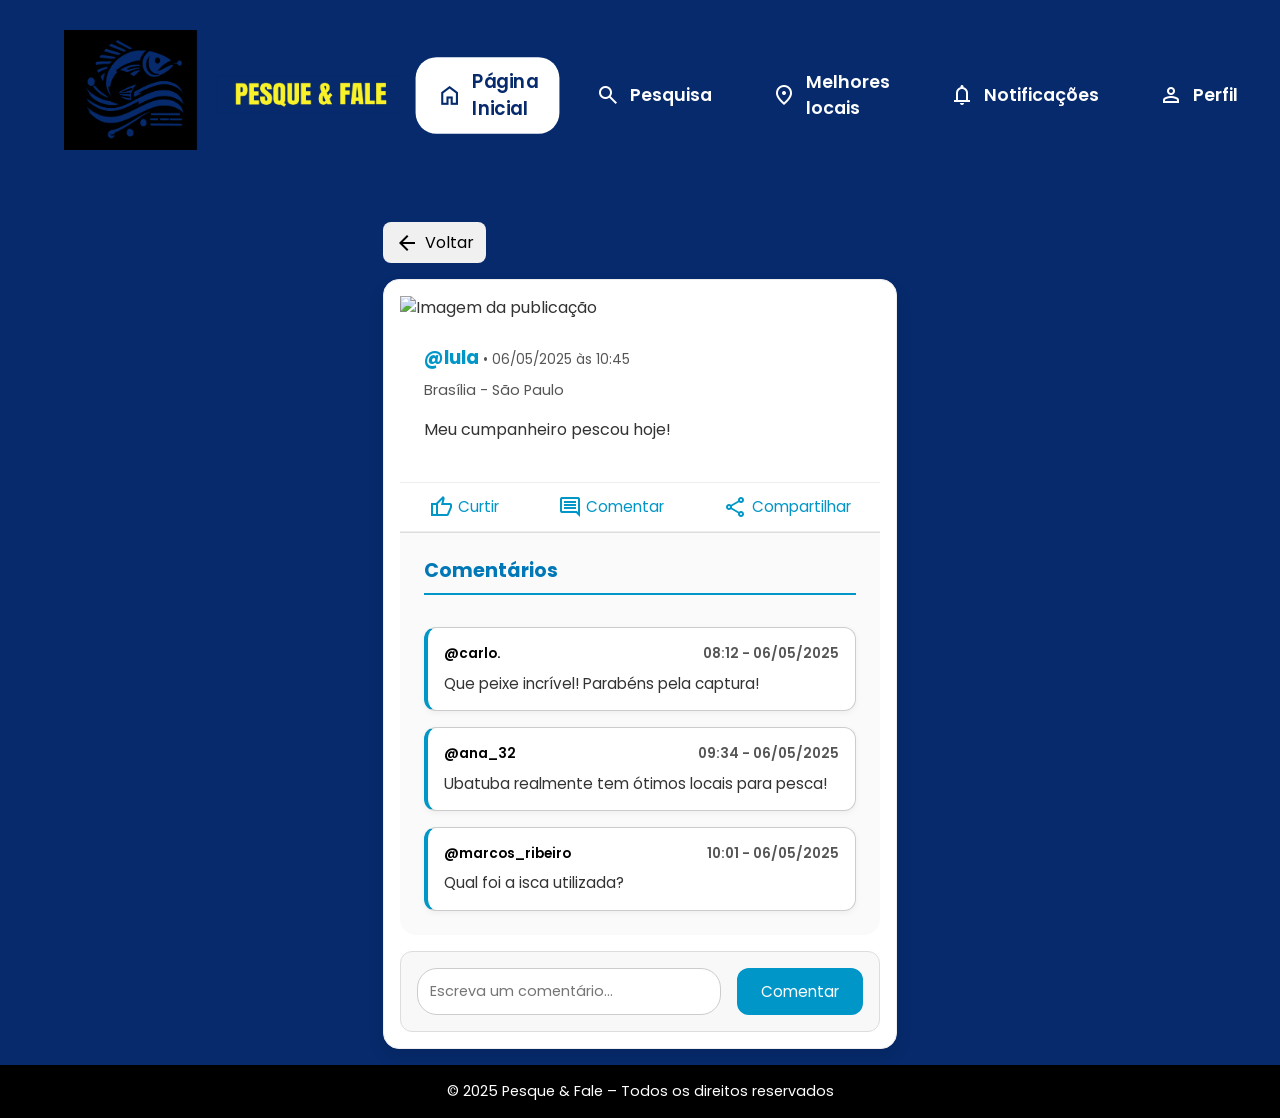
==== Html/detalhespublicacao.html @ 78247d30 "Versão base 1.0" ====
<!DOCTYPE html>
<html lang="pt-br">
<head>
    <meta charset="UTF-8" />
    <meta name="viewport" content="width=device-width, initial-scale=1.0"/>
    <title>Detalhes</title>
    <link href="https://fonts.googleapis.com/css2?family=Material+Symbols+Outlined" rel="stylesheet">
    <link rel="stylesheet" href="../css/index.css">
    <link rel="stylesheet" href="../css/detalhespublicacao.css">
</head>
<body>
    <header>
        <h2 class="logo"><img src="../imagens/logo.png" alt="Nome do Site"></h2>
        <nav class="navigation">
            <a href="home.html" class="active">
                <span class="material-symbols-outlined">home</span>
                Página Inicial
            </a>
            <a href="pesquisa.html">
                <span class="material-symbols-outlined">search</span>
                Pesquisa
            </a>
            <a href="locaisavaliados.html">
                <span class="material-symbols-outlined">location_on</span>
                Melhores locais
            </a>
            <a href="notificacao.html">
                <span class="material-symbols-outlined">notifications</span>
                Notificações
            </a>
            <a href="perfil.html">
                <span class="material-symbols-outlined">person</span>
                Perfil
            </a>
            <div class="theme-toggle">
                <button id="theme-btn" class="theme-btn">
                    <span class="material-symbols-outlined">dark_mode</span>
                </button>
            </div>
        </nav>
    </header>

    <div class="container">
        <div class="main-content">

          <div class="back-button">
            <button onclick="history.back()">
                <span class="material-symbols-outlined">arrow_back</span>
                Voltar
            </button>
        </div>
        
            <div class="post-card">
                <!-- Imagem da publicação -->
                <div class="post-image">
                    <img src="https://pbs.twimg.com/media/CxEcXvsW8AA5OTJ.jpg" alt="Imagem da publicação">
                </div>

                <!-- Conteúdo da publicação -->
                <div class="post-content">
                    <h3 class="post-author">@lula <span class="post-date">• 06/05/2025 às 10:45</span></h3>
                    <p class="post-location">Brasília - São Paulo</p>
                    <p class="post-text">Meu cumpanheiro pescou hoje!</p>
                </div>

                <!-- Ações -->
                <div class="post-actions">
                    <button><span class="material-symbols-outlined">thumb_up</span> Curtir</button>
                    <button><span class="material-symbols-outlined">comment</span> Comentar</button>
                    <button><span class="material-symbols-outlined">share</span> Compartilhar</button>
                </div>

                <!-- Comentários -->
                <div class="post-comments">
                    <h4 class="comments-title">Comentários</h4>

                    <div class="comment">
                        <div class="comment-header">
                            <span class="comment-author">@carlo.</span>
                            <span class="comment-time">08:12 - 06/05/2025</span>
                        </div>
                        <div class="comment-content">Que peixe incrível! Parabéns pela captura!</div>
                    </div>

                    <div class="comment">
                        <div class="comment-header">
                            <span class="comment-author">@ana_32</span>
                            <span class="comment-time">09:34 - 06/05/2025</span>
                        </div>
                        <div class="comment-content">Ubatuba realmente tem ótimos locais para pesca!</div>
                    </div>

                    <div class="comment">
                        <div class="comment-header">
                            <span class="comment-author">@marcos_ribeiro</span>
                            <span class="comment-time">10:01 - 06/05/2025</span>
                        </div>
                        <div class="comment-content">Qual foi a isca utilizada?</div>
                    </div>
                </div>

                <!-- Caixa de novo comentário -->
                <div class="fake-comment-box">
                    <input type="text" class="fake-comment-input" placeholder="Escreva um comentário...">
                    <button class="fake-comment-submit">Comentar</button>
                </div>
            </div>

        </div> <!-- Fim de .main-content -->
    </div> <!-- Fim de .container -->

    <footer class="site-footer">
        <p>© 2025 Pesque & Fale – Todos os direitos reservados</p>
    </footer>

    <script src="../Javascript/script.js"></script>
</body>
</html>
---- css/index.css ----
@import url('https://fonts.googleapis.com/css2?family=Poppins:wght@300;400;500;600;700;800;900&display=swap');
@import url('https://fonts.googleapis.com/css2?family=Anton&family=Anton+SC&display=swap');

* {
    margin: 0;
    padding: 0;
    box-sizing: border-box;
    font-family: 'Poppins', sans-serif;
}

body {
    background: #062A6C;
    min-height: 100vh;
    /* Removi o overflow: hidden para permitir rolagem quando necessário */
}

header {
    background-color: #062A6C;
    top: 0;
    left: 0;
    width: 100%;
    padding: 30px 5%; /* Usando porcentagem para padding responsivo */
    display: grid;
    grid-template-columns: auto 1fr auto;
    align-items: center;
    z-index: 100;
    gap: 20px; /* Espaço entre os elementos do grid */
}

.logo img {
    height: 120px;
    width: auto;
    transition: 0.3s;
}

.logo img:hover {
    transform: scale(1.05);
}


.navigation {
    display: flex;
    justify-content: center;
    gap: 20px; /* Aumentei o espaçamento entre os itens */
}

.navigation a {
    text-decoration: none;
    color: white;
    padding: 10px 20px; /* Aumentei o padding para tornar maior */
    border-radius: 20px;
    font-weight: 600;
    display: flex;
    align-items: center;
    gap: 10px; /* Aumentei o espaço entre ícone e texto */
    font-size: 1.1rem; /* Aumentei o tamanho da fonte */
    transition: all 0.3s ease;
}

.login-btn {
    padding: 12px 25px; /* Aumentei o tamanho do botão */
    background: white;
    color: #062A6C;
    border-radius: 20px;
    text-decoration: none;
    font-weight: 600;
    transition: 0.3s;
    display: flex;
    align-items: center;
    gap: 8px;
    font-family: "Anton SC", sans-serif;
    font-weight: 400;
    font-style: normal;
    font-size: 1.1rem; /* Aumentei o tamanho da fonte */
}

/* Estilos para ícones */
.material-symbols-outlined {
    font-size: 1.5rem !important; /* Aumentei o tamanho dos ícones */
}

/* Efeitos hover */
.navigation a:hover, 
.navigation a.active {
    background: white;
    color: #062A6C;
    transform: scale(1.05);
}

.login-btn:hover {
    transform: scale(1.05);
    box-shadow: 0 5px 15px rgba(255, 255, 255, 0.3);
}

/* Media Queries para responsividade */
@media (max-width: 1200px) {
    .navigation {
        gap: 15px;
    }
    .navigation a {
        padding: 8px 15px;
        font-size: 1rem;
    }
}

@media (max-width: 992px) {
    header {
        grid-template-columns: auto 1fr;
        grid-template-rows: auto auto;
    }
    .navigation {
        grid-column: 1 / -1;
        justify-content: flex-start;
        overflow-x: auto;
        padding-bottom: 10px;
    }
    .login-btn {
        grid-row: 1;
        grid-column: 2;
    }
}

@media (max-width: 768px) {
    header {
        padding: 20px 3%;
    }
    .logo img {
        height: 90px;
    }
    .navigation a {
        padding: 8px 12px;
        font-size: 0.9rem;
    }
    .login-btn {
        padding: 8px 15px;
        font-size: 0.9rem;
    }
}

@media (max-width: 576px) {
    .navigation {
        gap: 10px;
    }
    .navigation a {
        flex-direction: column;
        padding: 8px 10px;
        font-size: 0.8rem;
    }
    .material-symbols-outlined {
        font-size: 1.2rem !important;
    }
}

/* Botão de tema */
.theme-btn {
    background: none;
    border: none;
    cursor: pointer;
    color: white;
    font-size: 1.5rem;
    padding: 10px;
    transition: transform 0.2s;
}

.theme-btn:hover {
    transform: scale(1.1);
}


/* Overlay com blur */
.overlay {
    position: fixed;
    top: 0; left: 0;
    width: 100vw; height: 100vh;
    backdrop-filter: blur(6px);
    background-color: rgba(0, 0, 0, 0.3);
    display: flex;
    justify-content: center;
    align-items: center;
    z-index: 1000;
  }
  
  .overlay.hidden {
    display: none;
  }
  
  /* Card expandido */
  .notificacao-expandida {
    background: white;
    padding: 20px;
    border-radius: 10px;
    width: 90%;
    max-width: 500px;
    box-shadow: 0 4px 15px rgba(0,0,0,0.2);
    position: relative;
    animation: fadeIn 0.3s ease;
  }
  
  .fechar-expandida {
    position: absolute;
    top: 10px; right: 15px;
    font-size: 24px;
    cursor: pointer;
    color: #333;
  }
  
  @keyframes fadeIn {
    from { opacity: 0; transform: scale(0.95); }
    to { opacity: 1; transform: scale(1); }
  }
  
  /* Adicione ao seu CSS existente */
.notification-badge {
    position: absolute;
    top: -5px;
    right: -5px;
    background-color: #ff4757;
    color: white;
    border-radius: 50%;
    width: 20px;
    height: 20px;
    display: flex;
    justify-content: center;
    align-items: center;
    font-size: 12px;
    font-weight: bold;
}

.notification-icon {
    position: relative;
}

/* Melhorando a animação */
@keyframes pulse {
    0% { transform: scale(1); }
    50% { transform: scale(1.1); }
    100% { transform: scale(1); }
}

.new-notification {
    animation: pulse 1.5s infinite;
}

/* Rodapé Global */
.site-footer {
    background-color: #000000;
    color: #ffffff;
    padding: 1rem;
    text-align: center;
    font-size: 0.9rem;
    width: 100%;
    box-sizing: border-box;
    flex-shrink: 0;
    word-break: break-word;
}

/* Layout base para manter o rodapé no fim da página */
body {
    display: flex;
    flex-direction: column;
    min-height: 100vh;
    margin: 0;
}

.container {
    flex: 1;
}
---- css/detalhespublicacao.css ----
/* Reset básico */
* {
    margin: 0;
    padding: 0;
    box-sizing: border-box;
  }
  
  /* Variáveis rápidas */
  :root {
    --white: #fff;
    --gray: #ccc;
    --dark-gray: #555;
    --primary: #0096c7;
    --primary-dark: #0077b6;
  }
  
  /* Layout principal */
  .main-layout {
    display: grid;
    grid-template-columns: 1fr 350px; /* Coluna de posts mais larga, eventos fixo */
    gap: 2rem;
    margin-bottom: 3rem;
    align-items: start; /* Alinha os itens no topo */
  }
  
  /* Corpo */
  body {
    font-family: Arial, sans-serif;
    color: #333;
    line-height: 1.5;
  }
  
  /* Containers */
  .container {
    max-width: 800px;
    margin: 0 auto;
    padding: 1rem 2rem;
  }
  
  /* Header */
  .site-header {
    background: var(--white);
    border-bottom: 1px solid var(--gray);
  }
  
  .header-inner {
    display: flex;
    align-items: center;
    justify-content: space-between;
    padding: 1rem 0;
  }
  
  /* Botão Nova Publicação */
  /* Container do botão */
  /* Container do botão Nova Publicação */
  .btn-container {
      display: flex;
      justify-content: center; /* Centraliza horizontalmente */
      align-items: center; /* Centraliza verticalmente */
      width: 100%; /* Garante que o contêiner ocupe toda a largura */
      margin-bottom: 20px; /* Espaço abaixo do contêiner */
      text-align: center; /* Garante que o conteúdo dentro do contêiner seja centralizado */
  }
  
  /* Botão Nova Publicação */
  .btn-new-post {
      background: var(--white);
      border: 2px solid var(--primary);
      padding: 10px 20px; /* Ajuste o padding */
      border-radius: 12px;
      display: flex;
      align-items: center;
      gap: 1rem; /* Espaço entre a imagem e o campo de texto */
      cursor: pointer;
      transition: 0.2s, color 0.2s, box-shadow 0.2s;
      box-shadow: 0 4px 10px rgba(0, 0, 0, 0.1);
      max-width: 800px; /* Limita a largura do botão */
      width: 100%; /* Faz o botão ocupar 100% da largura do contêiner */
      margin: 0 auto; /* Centraliza o botão dentro do contêiner */
  }
  
    
    /* Efeito de hover */
    .btn-new-post:hover {
      transform: translateY(-2px);
      box-shadow: 0 8px 20px rgba(0, 0, 0, 0.2); /* Sombra mais intensa ao passar o mouse */
    }
    
    .btn-text {
      flex: 1;
    }
  
    /* Imagem de perfil */
    .profile-img {
      width: 40px;
      height: 40px;
      border-radius: 50%;
      object-fit: cover;
    }
    
    /* Campo de texto dentro do botão */
    .btn-new-post input {
      border: none;
      background: transparent;
      font-size: 1rem;
      flex: 1; /* O campo de texto ocupa o restante do espaço disponível */
      color: #333;
      padding: 5px 10px; /* Adiciona um pequeno padding para tornar o campo mais confortável */
    }
    
    /* Foco no campo de texto */
    .btn-new-post input:focus {
      outline: none;
      color: var(--primary);
    }
    
  
  
  /* Layout principal */
  .main-layout {
    display: grid;
    grid-template-columns: 2fr 1fr;
    gap: 2rem;
    margin-bottom: 3rem;
  }
  
  /* Feed */
  .feed {
    display: flex;
    flex-direction: column;
    gap: 2rem;
  }
  
  .post-card {
    background: var(--white);
    border-radius: 16px; /* Borda arredondada */
    box-shadow: 0 8px 16px rgba(0,0,0,.1); /* Sombra suave */
    overflow: hidden;
    transition: transform 0.2s, box-shadow 0.2s;
    border: 1px solid #eee; /* Borda do card */
    padding: 1rem; /* Espaçamento interno */
  }
  
  .post-card:hover {
    transform: translateY(-4px); /* Eleva o card ao passar o mouse */
    box-shadow: 0 12px 20px rgba(0, 0, 0, 0.1); /* Sombra mais intensa */
  }
  

  
  /* Conteúdo da publicação */
  .post-content {
    padding: 1.5rem 0;
  }
  
  .post-author {
    margin-bottom: .5rem;
    color: var(--primary);
    font-weight: bold;
  }
  
  .post-location {
    margin-bottom: 1rem;
    color: var(--dark-gray);
    font-size: .9rem;
  }
  
  .post-text {
    margin-bottom: 1rem;
    font-size: 1rem;
    color: #333;
  }
  
  /* Ações da publicação (Curtir, Comentar, Compartilhar) */
  .post-actions {
    display: flex;
    justify-content: space-around;
    padding: .75rem 0;
    border-top: 1px solid #eee;
    border-bottom: 1px solid #eee;
  }
  
  .post-actions button {
    background: none;
    border: none;
    color: var(--primary);
    font-size: .95rem;
    display: flex;
    align-items: center;
    gap: .3rem;
    cursor: pointer;
    transition: color .2s, transform .2s;
  }
  
  .post-actions button:hover {
    color: var(--primary-dark);
    transform: scale(1.1); /* Efeito de aumentar ao passar o mouse */
  }
  
  /* Comentário da publicação */
  .post-comment {
    padding: 1rem 1.5rem;
    font-size: .9rem;
    color: var(--dark-gray);
    border-top: 1px solid #eee;
  }
  
/* Corrigindo a exibição da imagem da publicação */
.post-image {
    width: 100%;
    height: auto; /* Ajusta a altura da imagem proporcionalmente à largura */
    display: block; /* Remove qualquer possível espaçamento abaixo da imagem */
  }
  
  .post-image img {
    width: 100%; /* A imagem ocupará 100% da largura disponível */
    height: auto; /* A altura será ajustada automaticamente para manter a proporção */
    object-fit: cover; /* A imagem ainda vai cobrir o espaço sem distorcer, mas com corte se necessário */
    display: block; /* Isso remove qualquer margem ou padding extra ao redor da imagem */
  }
  
  
  .post-content {
    padding: 1.5rem;
  }
  
  .post-author {
    margin-bottom: .5rem;
    color: var(--primary);
  }
  
  .post-location {
    margin-bottom: 1rem;
    color: var(--dark-gray);
    font-size: .9rem;
  }
  
  .post-text {
    margin-bottom: 1rem;
  }
  
  .post-actions {
    display: flex;
    justify-content: space-around;
    padding: .75rem 0;
    border-top: 1px solid #eee;
    border-bottom: 1px solid #eee;
  }
  
  .post-actions button {
    background: none;
    border: none;
    color: var(--primary);
    font-size: .95rem;
    display: flex;
    align-items: center;
    gap: .3rem;
    cursor: pointer;
    transition: color .2s, transform .2s;
  }
  
  .post-actions button:hover {
    color: var(--primary-dark);
    transform: scale(1.1);
  }
  
  .post-comment {
    padding: 1rem 1.5rem;
    font-size: .9rem;
    color: var(--dark-gray);
  }
    
  .events-wrapper {
    width: 300px;
  }
  
  /* Layout fixo */
  .events {
    position: sticky;
    top: 1rem;
    width: 100%;
  }
  
  
  /* Responsivo - em telas pequenas volta ao normal */
  @media (max-width: 1024px) {
    .events {
      position: static;
      top: auto;
      right: auto;
      width: 100%;
    }
  
    .events-wrapper {
      width: 100%;
    }
  }
  
  /* Data da publicação */
  .post-date {
    font-weight: normal;
    font-size: 0.85rem;
    color: var(--dark-gray);
  }
  
  .post-comments {
    padding: 1.5rem;
    border-top: 1px solid #ddd;
    display: flex;
    flex-direction: column;
    gap: 1rem;
    background-color: #fafafa;
    border-radius: 0 0 16px 16px;
  }
  
  .comments-title {
    font-size: 1.2rem;
    font-weight: bold;
    margin-bottom: 1rem;
    color: var(--primary-dark);
    border-bottom: 2px solid var(--primary);
    padding-bottom: 0.5rem;
  }
  
  .comment {
    background: #ffffff;
    border: 1px solid #ccc;
    border-left: 4px solid var(--primary);
    border-radius: 12px;
    padding: 1rem;
    box-shadow: 0 2px 6px rgba(0,0,0,0.05);
  }
  
  .comment-header {
    display: flex;
    justify-content: space-between;
    font-size: 0.85rem;
    color: var(--dark-gray);
    margin-bottom: 0.5rem;
    font-weight: 600;
  }
  
  .comment-author {
    color: #000;
  }
  
  .comment-content {
    font-size: 0.95rem;
    line-height: 1.4;
    color: #333;
  }

  /* Estilo para a caixa de comentário falsa */
.fake-comment-box {
    display: flex;
    gap: 1rem;
    align-items: center;
    padding: 1rem;
    background-color: #f8f8f8;
    border-radius: 12px;
    border: 1px solid #ddd;
    margin-top: 1rem;
  }
  
  .fake-comment-input {
    flex: 1;
    padding: 0.75rem;
    border-radius: 20px;
    border: 1px solid #ccc;
    font-size: 0.9rem;
    outline: none;
    transition: 0.2s;
  }
  
  .fake-comment-input:focus {
    border-color: var(--primary);
    box-shadow: 0 0 5px rgba(0, 150, 199, 0.3);
  }
  
  .fake-comment-submit {
    background-color: var(--primary);
    color: #fff;
    padding: 0.75rem 1.5rem;
    border-radius: 12px;
    border: none;
    font-size: 0.95rem;
    cursor: pointer;
    transition: background-color 0.3s;
  }
  
  .fake-comment-submit:hover {
    background-color: var(--primary-dark);
  }
  
  /* ================= Tema Escuro ================= */

body.dark-mode .post-comments,
body.dark-mode .events-box,
body.dark-mode .btn-new-post,
body.dark-mode .post-card {
  background-color: #000000;
  border-color: #5a5a5a;
  color: #f1f1f1;
}

body.dark-mode .post-date {
  color: #ffffff;
}

body.dark-mode .post-text {
  color: #ffffff;
}

body.dark-mode .event-desc {
  color: #ffffff;
}

body.dark-mode .comment {
  background-color: #000;
}

body.dark-mode .comment-author {
  color: #ffffff;
}

body.dark-mode .comment-content {
  color: #ffffff;
}

body.dark-mode .comment-time {
  color: #ffffff;
}

body.dark-mode .fake-comment-box {
  background-color: #000;
  color: #ffffff;
}

body.dark-mode .post-actions button {
  color: #90caf9;
}

body.dark-mode .post-actions button:hover {
  color: #bbdefb;
}

body.dark-mode .post-location {
  color: #ffffff;
}

body.dark-mode .event-item {
  background-color: #2e2e2e;
  color: #ffffff;
}

body.dark-mode .event-date {
  color: #ffffff;
}

body.dark-mode .fake-comment-box input {
  background-color: #2e2e2e;
  color: #fff;
  border: 1px solid #444;
}

body.dark-mode .fake-comment-box button {
  background-color: #333;
  color: #fff;
  border: none;
}

body.dark-mode .fake-comment-box button:hover {
  background-color: #444;
}
    
.back-button {
  margin: 1rem 0;
}

.back-button button {
  display: flex;
  align-items: center;
  background-color: #f0f0f0;
  border: none;
  border-radius: 8px;
  padding: 8px 12px;
  font-size: 16px;
  cursor: pointer;
  transition: background-color 0.3s;
}

.back-button button:hover {
  background-color: #ddd;
}

.back-button .material-symbols-outlined {
  margin-right: 6px;
  font-size: 20px;
}
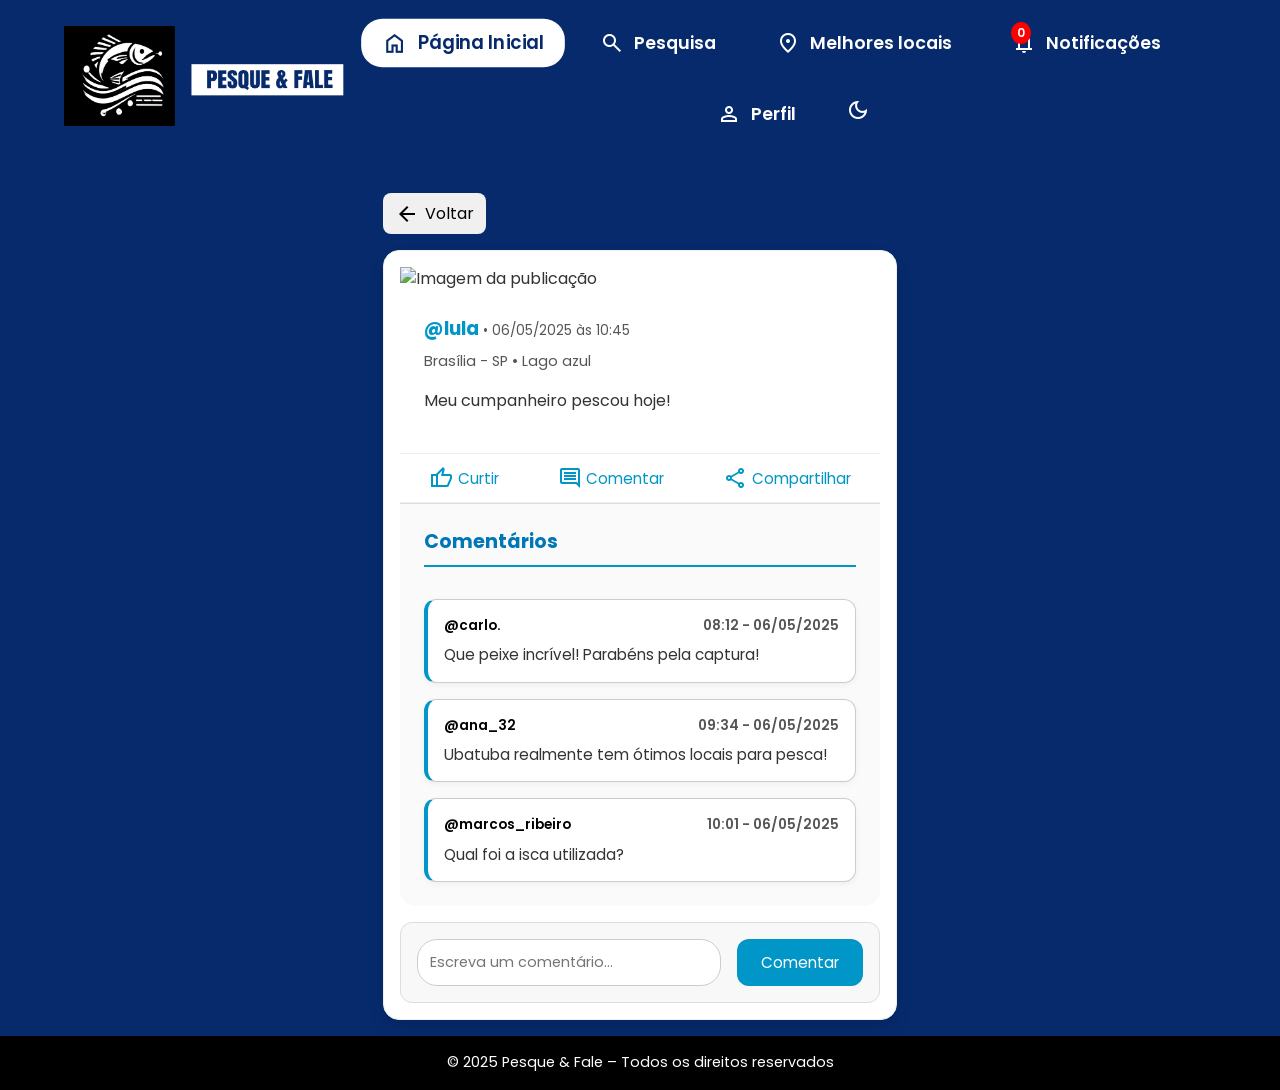
==== commit df3b4a85: "Atualizações" ====
--- a/Html/detalhespublicacao.html
+++ b/Html/detalhespublicacao.html
@@ -7,6 +7,7 @@
     <link href="https://fonts.googleapis.com/css2?family=Material+Symbols+Outlined" rel="stylesheet">
     <link rel="stylesheet" href="../css/index.css">
     <link rel="stylesheet" href="../css/detalhespublicacao.css">
+    <link rel="stylesheet" href="../css/contador.css">
 </head>
 <body>
     <header>
@@ -24,10 +25,11 @@
                 <span class="material-symbols-outlined">location_on</span>
                 Melhores locais
             </a>
-            <a href="notificacao.html">
-                <span class="material-symbols-outlined">notifications</span>
-                Notificações
-            </a>
+        <a href="notificacao.html">
+            <span class="material-symbols-outlined">notifications</span>
+            Notificações
+            <span class="badge" id="contador">0</span>
+        </a>
             <a href="perfil.html">
                 <span class="material-symbols-outlined">person</span>
                 Perfil
@@ -59,7 +61,7 @@
                 <!-- Conteúdo da publicação -->
                 <div class="post-content">
                     <h3 class="post-author">@lula <span class="post-date">• 06/05/2025 às 10:45</span></h3>
-                    <p class="post-location">Brasília - São Paulo</p>
+                    <p class="post-location">Brasília - SP • Lago azul</p>
                     <p class="post-text">Meu cumpanheiro pescou hoje!</p>
                 </div>
 
--- a/css/index.css
+++ b/css/index.css
@@ -1,5 +1,9 @@
 @import url('https://fonts.googleapis.com/css2?family=Poppins:wght@300;400;500;600;700;800;900&display=swap');
 @import url('https://fonts.googleapis.com/css2?family=Anton&family=Anton+SC&display=swap');
+
+html {
+    overflow-y: scroll;
+}
 
 * {
     margin: 0;
@@ -11,7 +15,9 @@
 body {
     background: #062A6C;
     min-height: 100vh;
-    /* Removi o overflow: hidden para permitir rolagem quando necessário */
+    max-width: none;
+    display: flex;
+    flex-direction: column;
 }
 
 header {
@@ -19,16 +25,16 @@
     top: 0;
     left: 0;
     width: 100%;
-    padding: 30px 5%; /* Usando porcentagem para padding responsivo */
-    display: grid;
-    grid-template-columns: auto 1fr auto;
-    align-items: center;
+    padding: 20px 5%;
+    display: flex;
+    align-items: center;
+    justify-content: space-between;
     z-index: 100;
-    gap: 20px; /* Espaço entre os elementos do grid */
+    position: relative;
 }
 
 .logo img {
-    height: 120px;
+    height: 100px;
     width: auto;
     transition: 0.3s;
 }
@@ -37,28 +43,43 @@
     transform: scale(1.05);
 }
 
+.nav-toggle {
+    display: none;
+    flex-direction: column;
+    cursor: pointer;
+    gap: 5px;
+}
+
+.nav-toggle span {
+    height: 3px;
+    width: 25px;
+    background: white;
+    border-radius: 3px;
+    transition: all 0.3s ease;
+}
 
 .navigation {
     display: flex;
     justify-content: center;
-    gap: 20px; /* Aumentei o espaçamento entre os itens */
+    gap: 20px;
+    flex-wrap: wrap;
 }
 
 .navigation a {
     text-decoration: none;
     color: white;
-    padding: 10px 20px; /* Aumentei o padding para tornar maior */
+    padding: 10px 20px;
     border-radius: 20px;
     font-weight: 600;
     display: flex;
     align-items: center;
-    gap: 10px; /* Aumentei o espaço entre ícone e texto */
-    font-size: 1.1rem; /* Aumentei o tamanho da fonte */
+    gap: 10px;
+    font-size: 1.1rem;
     transition: all 0.3s ease;
 }
 
 .login-btn {
-    padding: 12px 25px; /* Aumentei o tamanho do botão */
+    padding: 12px 25px;
     background: white;
     color: #062A6C;
     border-radius: 20px;
@@ -68,19 +89,15 @@
     display: flex;
     align-items: center;
     gap: 8px;
-    font-family: "Anton SC", sans-serif;
-    font-weight: 400;
-    font-style: normal;
-    font-size: 1.1rem; /* Aumentei o tamanho da fonte */
-}
-
-/* Estilos para ícones */
+    font-family: 'Anton SC', sans-serif;
+    font-size: 1.1rem;
+}
+
 .material-symbols-outlined {
-    font-size: 1.5rem !important; /* Aumentei o tamanho dos ícones */
-}
-
-/* Efeitos hover */
-.navigation a:hover, 
+    font-size: 1.5rem !important;
+}
+
+.navigation a:hover,
 .navigation a.active {
     background: white;
     color: #062A6C;
@@ -92,66 +109,36 @@
     box-shadow: 0 5px 15px rgba(255, 255, 255, 0.3);
 }
 
-/* Media Queries para responsividade */
-@media (max-width: 1200px) {
+@media (max-width: 992px) {
+    .nav-toggle {
+        display: flex;
+    }
+
     .navigation {
-        gap: 15px;
-    }
+        position: absolute;
+        top: 100%;
+        left: 0;
+        width: 100%;
+        background: #062A6C;
+        flex-direction: column;
+        align-items: center;
+        max-height: 0;
+        overflow: hidden;
+        transition: max-height 0.3s ease-in-out;
+    }
+
+    .navigation.open {
+        max-height: 500px;
+    }
+
     .navigation a {
-        padding: 8px 15px;
+        padding: 15px;
         font-size: 1rem;
-    }
-}
-
-@media (max-width: 992px) {
-    header {
-        grid-template-columns: auto 1fr;
-        grid-template-rows: auto auto;
-    }
-    .navigation {
-        grid-column: 1 / -1;
-        justify-content: flex-start;
-        overflow-x: auto;
-        padding-bottom: 10px;
-    }
-    .login-btn {
-        grid-row: 1;
-        grid-column: 2;
-    }
-}
-
-@media (max-width: 768px) {
-    header {
-        padding: 20px 3%;
-    }
-    .logo img {
-        height: 90px;
-    }
-    .navigation a {
-        padding: 8px 12px;
-        font-size: 0.9rem;
-    }
-    .login-btn {
-        padding: 8px 15px;
-        font-size: 0.9rem;
-    }
-}
-
-@media (max-width: 576px) {
-    .navigation {
-        gap: 10px;
-    }
-    .navigation a {
-        flex-direction: column;
-        padding: 8px 10px;
-        font-size: 0.8rem;
-    }
-    .material-symbols-outlined {
-        font-size: 1.2rem !important;
-    }
-}
-
-/* Botão de tema */
+        width: 100%;
+        justify-content: center;
+    }
+}
+
 .theme-btn {
     background: none;
     border: none;
@@ -166,8 +153,6 @@
     transform: scale(1.1);
 }
 
-
-/* Overlay com blur */
 .overlay {
     position: fixed;
     top: 0; left: 0;
@@ -178,14 +163,13 @@
     justify-content: center;
     align-items: center;
     z-index: 1000;
-  }
-  
-  .overlay.hidden {
+}
+
+.overlay.hidden {
     display: none;
-  }
-  
-  /* Card expandido */
-  .notificacao-expandida {
+}
+
+.notificacao-expandida {
     background: white;
     padding: 20px;
     border-radius: 10px;
@@ -194,22 +178,21 @@
     box-shadow: 0 4px 15px rgba(0,0,0,0.2);
     position: relative;
     animation: fadeIn 0.3s ease;
-  }
-  
-  .fechar-expandida {
+}
+
+.fechar-expandida {
     position: absolute;
     top: 10px; right: 15px;
     font-size: 24px;
     cursor: pointer;
     color: #333;
-  }
-  
-  @keyframes fadeIn {
+}
+
+@keyframes fadeIn {
     from { opacity: 0; transform: scale(0.95); }
     to { opacity: 1; transform: scale(1); }
-  }
-  
-  /* Adicione ao seu CSS existente */
+}
+
 .notification-badge {
     position: absolute;
     top: -5px;
@@ -230,7 +213,6 @@
     position: relative;
 }
 
-/* Melhorando a animação */
 @keyframes pulse {
     0% { transform: scale(1); }
     50% { transform: scale(1.1); }
@@ -241,7 +223,6 @@
     animation: pulse 1.5s infinite;
 }
 
-/* Rodapé Global */
 .site-footer {
     background-color: #000000;
     color: #ffffff;
@@ -254,17 +235,6 @@
     word-break: break-word;
 }
 
-/* Layout base para manter o rodapé no fim da página */
-body {
-    display: flex;
-    flex-direction: column;
-    min-height: 100vh;
-    margin: 0;
-}
-
 .container {
     flex: 1;
 }
-
-
-  
--- a/css/contador.css
+++ b/css/contador.css
@@ -0,0 +1,14 @@
+.badge {
+  background-color: red;
+  color: white;
+  padding: 2px 6px;
+  border-radius: 50%;
+  font-size: 0.75rem;
+  position:relative;
+  top: -10px;
+  right: 160px;
+}
+
+.navigation .notificacao-link {
+  position: relative;
+}
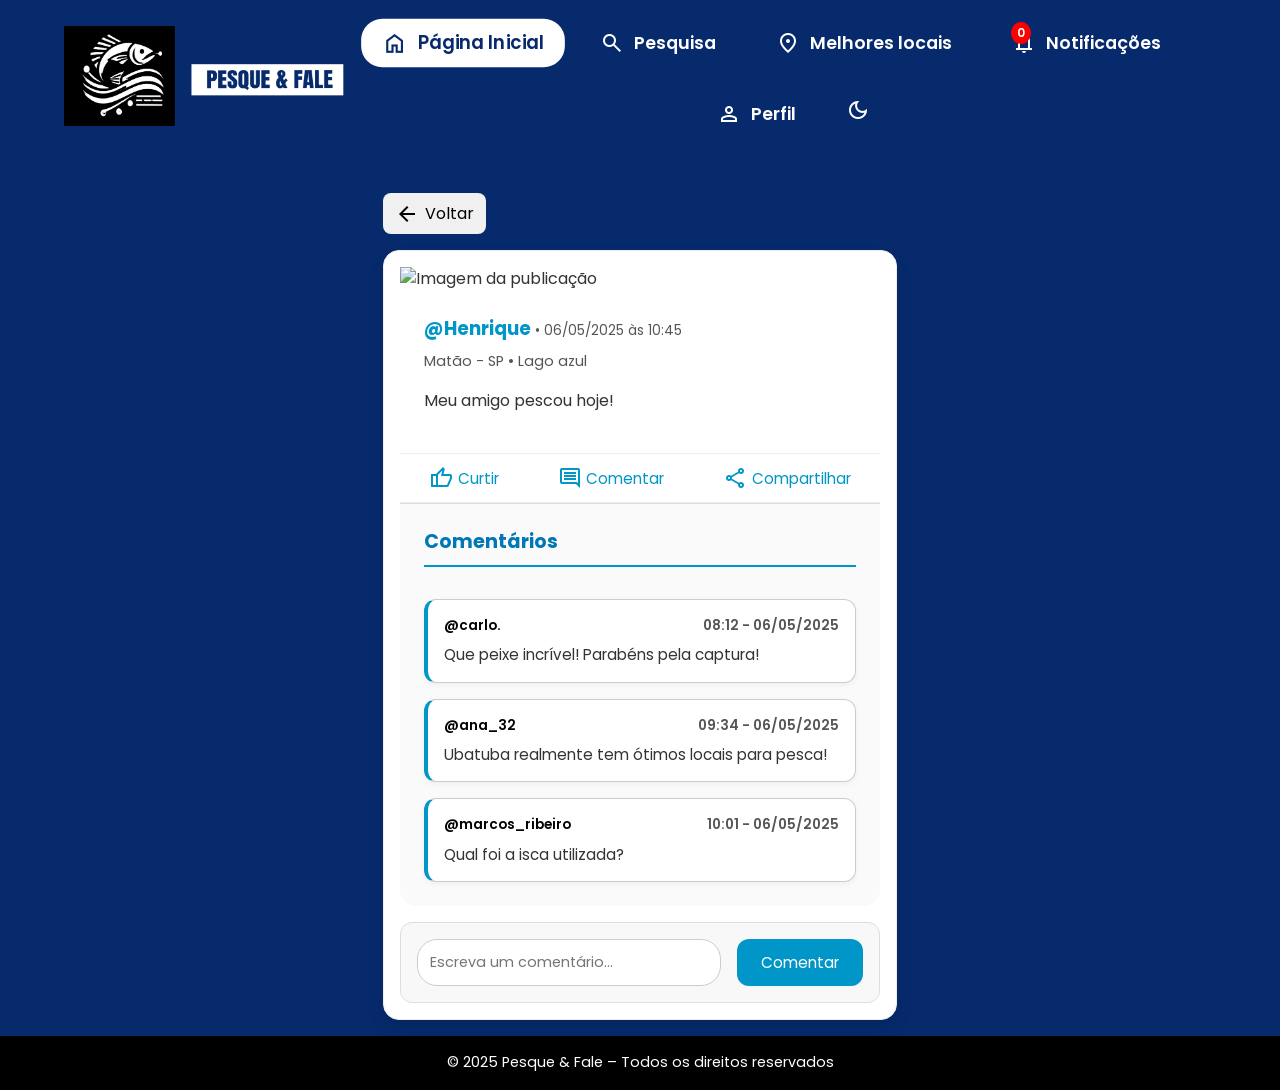
==== commit f58fdb42: "Mudanças" ====
--- a/Html/detalhespublicacao.html
+++ b/Html/detalhespublicacao.html
@@ -55,14 +55,14 @@
             <div class="post-card">
                 <!-- Imagem da publicação -->
                 <div class="post-image">
-                    <img src="https://pbs.twimg.com/media/CxEcXvsW8AA5OTJ.jpg" alt="Imagem da publicação">
+                    <img src="https://bing.com/th/id/BCO.189627c4-fc58-4541-abd8-a32efc65bfe1.png" alt="Imagem da publicação">
                 </div>
 
                 <!-- Conteúdo da publicação -->
                 <div class="post-content">
-                    <h3 class="post-author">@lula <span class="post-date">• 06/05/2025 às 10:45</span></h3>
-                    <p class="post-location">Brasília - SP • Lago azul</p>
-                    <p class="post-text">Meu cumpanheiro pescou hoje!</p>
+                    <h3 class="post-author">@Henrique <span class="post-date">• 06/05/2025 às 10:45</span></h3>
+                    <p class="post-location">Matão - SP • Lago azul</p>
+                    <p class="post-text">Meu amigo pescou hoje!</p>
                 </div>
 
                 <!-- Ações -->
--- a/css/index.css
+++ b/css/index.css
@@ -29,8 +29,6 @@
     display: flex;
     align-items: center;
     justify-content: space-between;
-    z-index: 100;
-    position: relative;
 }
 
 .logo img {
--- a/css/detalhespublicacao.css
+++ b/css/detalhespublicacao.css
@@ -89,14 +89,7 @@
     .btn-text {
       flex: 1;
     }
-  
-    /* Imagem de perfil */
-    .profile-img {
-      width: 40px;
-      height: 40px;
-      border-radius: 50%;
-      object-fit: cover;
-    }
+
     
     /* Campo de texto dentro do botão */
     .btn-new-post input {
@@ -113,23 +106,6 @@
       outline: none;
       color: var(--primary);
     }
-    
-  
-  
-  /* Layout principal */
-  .main-layout {
-    display: grid;
-    grid-template-columns: 2fr 1fr;
-    gap: 2rem;
-    margin-bottom: 3rem;
-  }
-  
-  /* Feed */
-  .feed {
-    display: flex;
-    flex-direction: column;
-    gap: 2rem;
-  }
   
   .post-card {
     background: var(--white);
@@ -146,25 +122,6 @@
     box-shadow: 0 12px 20px rgba(0, 0, 0, 0.1); /* Sombra mais intensa */
   }
   
-
-  
-  /* Conteúdo da publicação */
-  .post-content {
-    padding: 1.5rem 0;
-  }
-  
-  .post-author {
-    margin-bottom: .5rem;
-    color: var(--primary);
-    font-weight: bold;
-  }
-  
-  .post-location {
-    margin-bottom: 1rem;
-    color: var(--dark-gray);
-    font-size: .9rem;
-  }
-  
   .post-text {
     margin-bottom: 1rem;
     font-size: 1rem;
@@ -237,26 +194,6 @@
   
   .post-text {
     margin-bottom: 1rem;
-  }
-  
-  .post-actions {
-    display: flex;
-    justify-content: space-around;
-    padding: .75rem 0;
-    border-top: 1px solid #eee;
-    border-bottom: 1px solid #eee;
-  }
-  
-  .post-actions button {
-    background: none;
-    border: none;
-    color: var(--primary);
-    font-size: .95rem;
-    display: flex;
-    align-items: center;
-    gap: .3rem;
-    cursor: pointer;
-    transition: color .2s, transform .2s;
   }
   
   .post-actions button:hover {
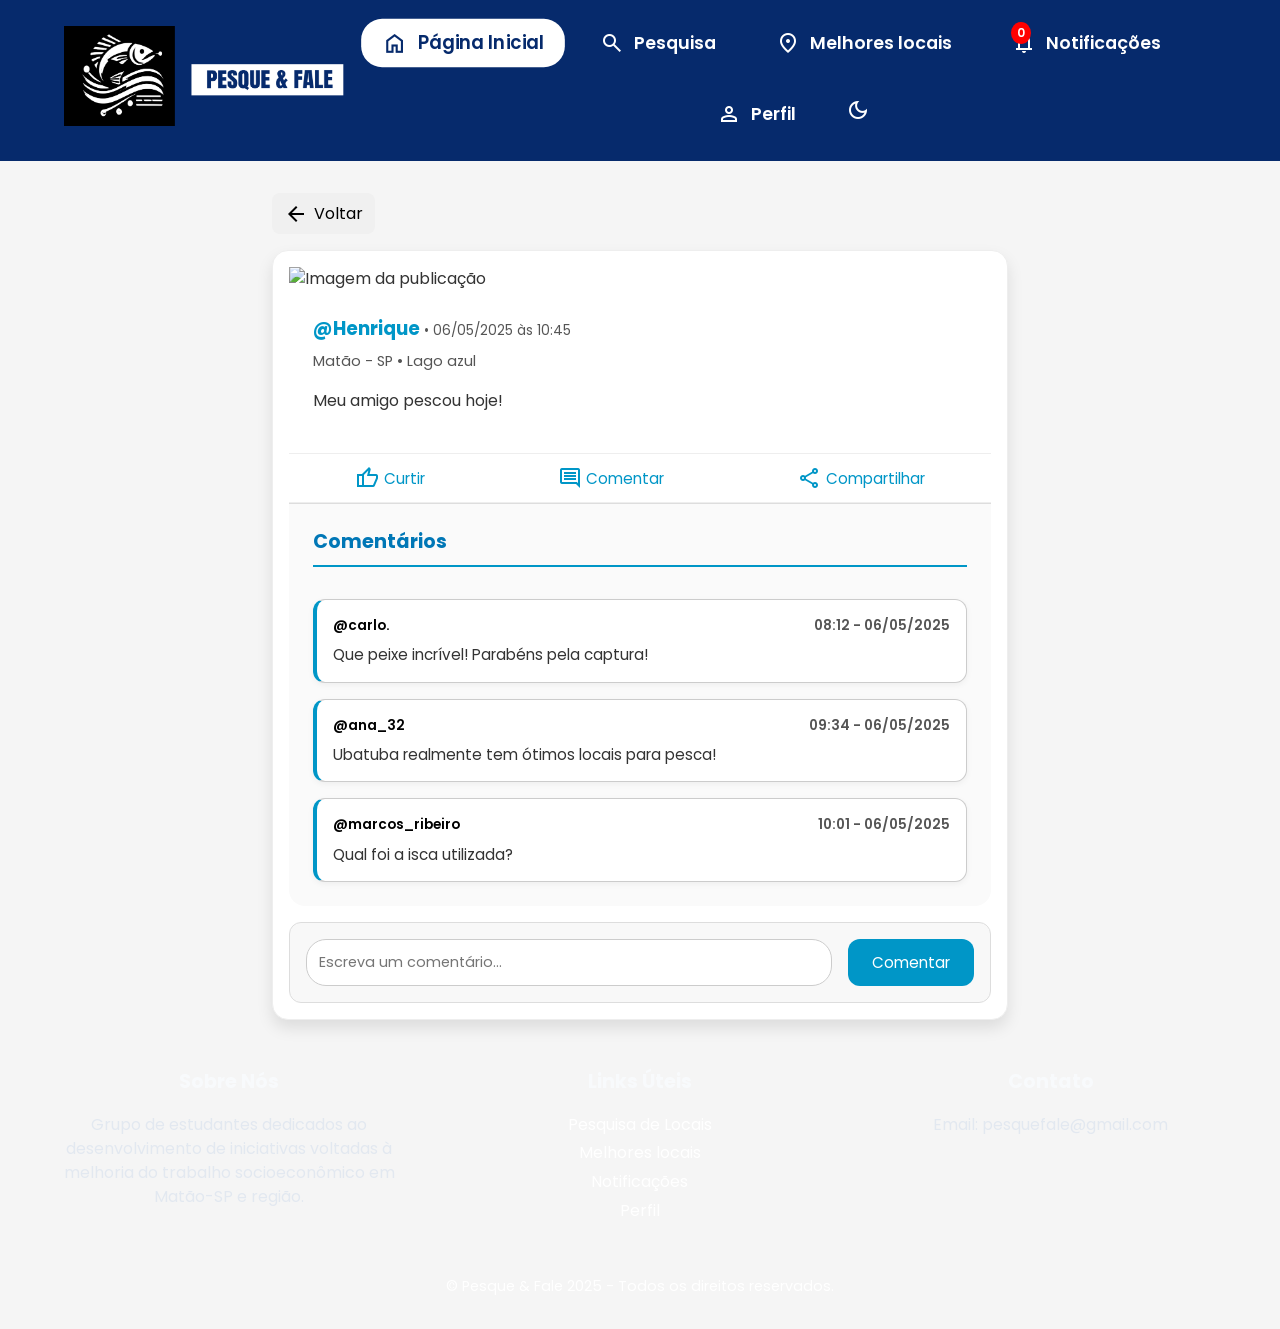
==== commit 46ecaa21: "Footer" ====
--- a/Html/detalhespublicacao.html
+++ b/Html/detalhespublicacao.html
@@ -111,9 +111,26 @@
         </div> <!-- Fim de .main-content -->
     </div> <!-- Fim de .container -->
 
-    <footer class="site-footer">
-        <p>© 2025 Pesque & Fale – Todos os direitos reservados</p>
-    </footer>
+<footer>
+    <div class="footer-container">
+      <div>
+        <h3>Sobre Nós</h3>
+        <p>Grupo de estudantes dedicados ao desenvolvimento de iniciativas voltadas à melhoria do trabalho socioeconômico em Matão-SP e região.</p>
+      </div>
+      <div>
+        <h3>Links Úteis</h3>
+        <a href="pesquisa.html">Pesquisa de Locais</a>
+        <a href="locaisavaliados.html">Melhores locais</a>
+        <a href="notificacao.html">Notificações</a>
+        <a href="perfil.html">Perfil</a>
+      </div>
+      <div>
+        <h3>Contato</h3>
+        <p>Email: pesquefale@gmail.com</p>
+      </div>
+    </div>
+    <p class="copyright">&copy; Pesque & Fale 2025 - Todos os direitos reservados.</p>
+  </footer>
 
     <script src="../Javascript/script.js"></script>
 </body>
--- a/css/index.css
+++ b/css/index.css
@@ -8,16 +8,7 @@
 * {
     margin: 0;
     padding: 0;
-    box-sizing: border-box;
     font-family: 'Poppins', sans-serif;
-}
-
-body {
-    background: #062A6C;
-    min-height: 100vh;
-    max-width: none;
-    display: flex;
-    flex-direction: column;
 }
 
 header {
@@ -221,17 +212,50 @@
     animation: pulse 1.5s infinite;
 }
 
-.site-footer {
-    background-color: #000000;
-    color: #ffffff;
-    padding: 1rem;
-    text-align: center;
-    font-size: 0.9rem;
-    width: 100%;
-    box-sizing: border-box;
-    flex-shrink: 0;
-    word-break: break-word;
-}
+body {
+      font-family: "Segoe UI", Tahoma, Geneva, Verdana, sans-serif;
+      background: #f5f5f5;
+    }
+
+    footer {
+      background: linear-gradient(135deg, #000);
+      color: #e2e8f0;
+      padding: 2rem 1rem;
+      text-align: center;
+    }
+
+    footer .footer-container {
+      max-width: 1200px;
+      margin: 0 auto;
+      display: grid;
+      grid-template-columns: repeat(auto-fit, minmax(200px, 1fr));
+      gap: 2rem;
+    }
+
+    footer h3 {
+      margin-bottom: 1rem;
+      font-size: 1.2rem;
+      color: #f8fafc;
+    }
+
+    footer a {
+      color: #fff;
+      text-decoration: none;
+      display: block;
+      margin: 0.3rem 0;
+      transition: 0.3s;
+    }
+
+    footer a:hover {
+      color: #38bdf8;
+    }
+
+    footer .copyright {
+      margin-top: 2rem;
+      font-size: 0.9rem;
+      color: #fff;
+      padding-top: 1rem;
+    }
 
 .container {
     flex: 1;
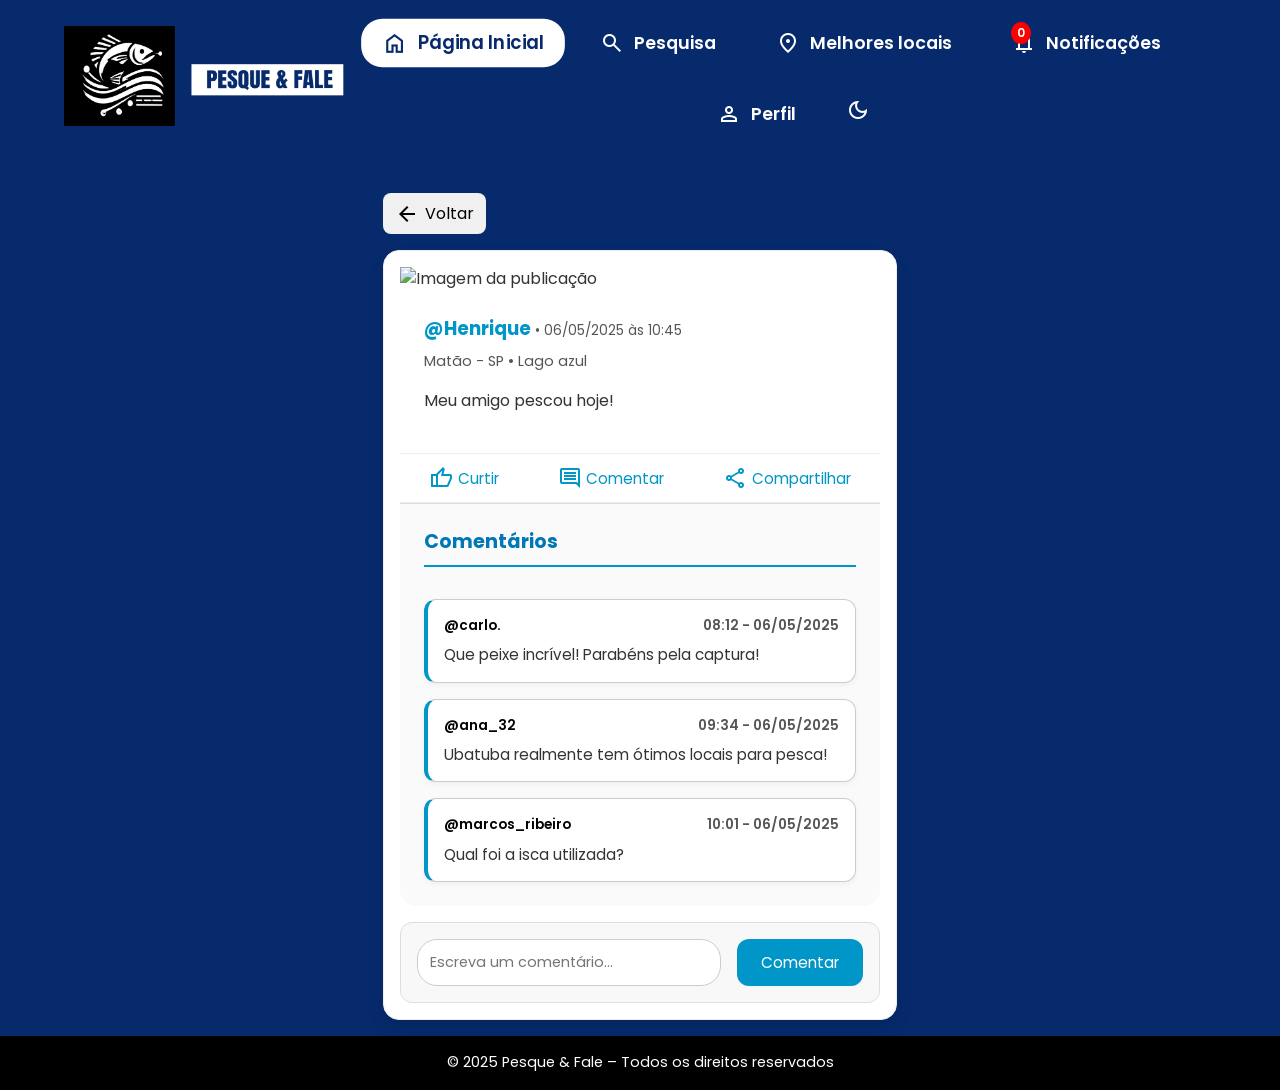
==== commit c116ed1d: "Merge f58fdb4262dfe01108470e27a7c9e82c9a7dc55d into 79edb20a495c13dedc409f7366c45129ca14f7f3" ====
--- a/Html/detalhespublicacao.html
+++ b/Html/detalhespublicacao.html
@@ -111,26 +111,9 @@
         </div> <!-- Fim de .main-content -->
     </div> <!-- Fim de .container -->
 
-<footer>
-    <div class="footer-container">
-      <div>
-        <h3>Sobre Nós</h3>
-        <p>Grupo de estudantes dedicados ao desenvolvimento de iniciativas voltadas à melhoria do trabalho socioeconômico em Matão-SP e região.</p>
-      </div>
-      <div>
-        <h3>Links Úteis</h3>
-        <a href="pesquisa.html">Pesquisa de Locais</a>
-        <a href="locaisavaliados.html">Melhores locais</a>
-        <a href="notificacao.html">Notificações</a>
-        <a href="perfil.html">Perfil</a>
-      </div>
-      <div>
-        <h3>Contato</h3>
-        <p>Email: pesquefale@gmail.com</p>
-      </div>
-    </div>
-    <p class="copyright">&copy; Pesque & Fale 2025 - Todos os direitos reservados.</p>
-  </footer>
+    <footer class="site-footer">
+        <p>© 2025 Pesque & Fale – Todos os direitos reservados</p>
+    </footer>
 
     <script src="../Javascript/script.js"></script>
 </body>
--- a/css/index.css
+++ b/css/index.css
@@ -8,7 +8,16 @@
 * {
     margin: 0;
     padding: 0;
+    box-sizing: border-box;
     font-family: 'Poppins', sans-serif;
+}
+
+body {
+    background: #062A6C;
+    min-height: 100vh;
+    max-width: none;
+    display: flex;
+    flex-direction: column;
 }
 
 header {
@@ -212,50 +221,17 @@
     animation: pulse 1.5s infinite;
 }
 
-body {
-      font-family: "Segoe UI", Tahoma, Geneva, Verdana, sans-serif;
-      background: #f5f5f5;
-    }
-
-    footer {
-      background: linear-gradient(135deg, #000);
-      color: #e2e8f0;
-      padding: 2rem 1rem;
-      text-align: center;
-    }
-
-    footer .footer-container {
-      max-width: 1200px;
-      margin: 0 auto;
-      display: grid;
-      grid-template-columns: repeat(auto-fit, minmax(200px, 1fr));
-      gap: 2rem;
-    }
-
-    footer h3 {
-      margin-bottom: 1rem;
-      font-size: 1.2rem;
-      color: #f8fafc;
-    }
-
-    footer a {
-      color: #fff;
-      text-decoration: none;
-      display: block;
-      margin: 0.3rem 0;
-      transition: 0.3s;
-    }
-
-    footer a:hover {
-      color: #38bdf8;
-    }
-
-    footer .copyright {
-      margin-top: 2rem;
-      font-size: 0.9rem;
-      color: #fff;
-      padding-top: 1rem;
-    }
+.site-footer {
+    background-color: #000000;
+    color: #ffffff;
+    padding: 1rem;
+    text-align: center;
+    font-size: 0.9rem;
+    width: 100%;
+    box-sizing: border-box;
+    flex-shrink: 0;
+    word-break: break-word;
+}
 
 .container {
     flex: 1;
